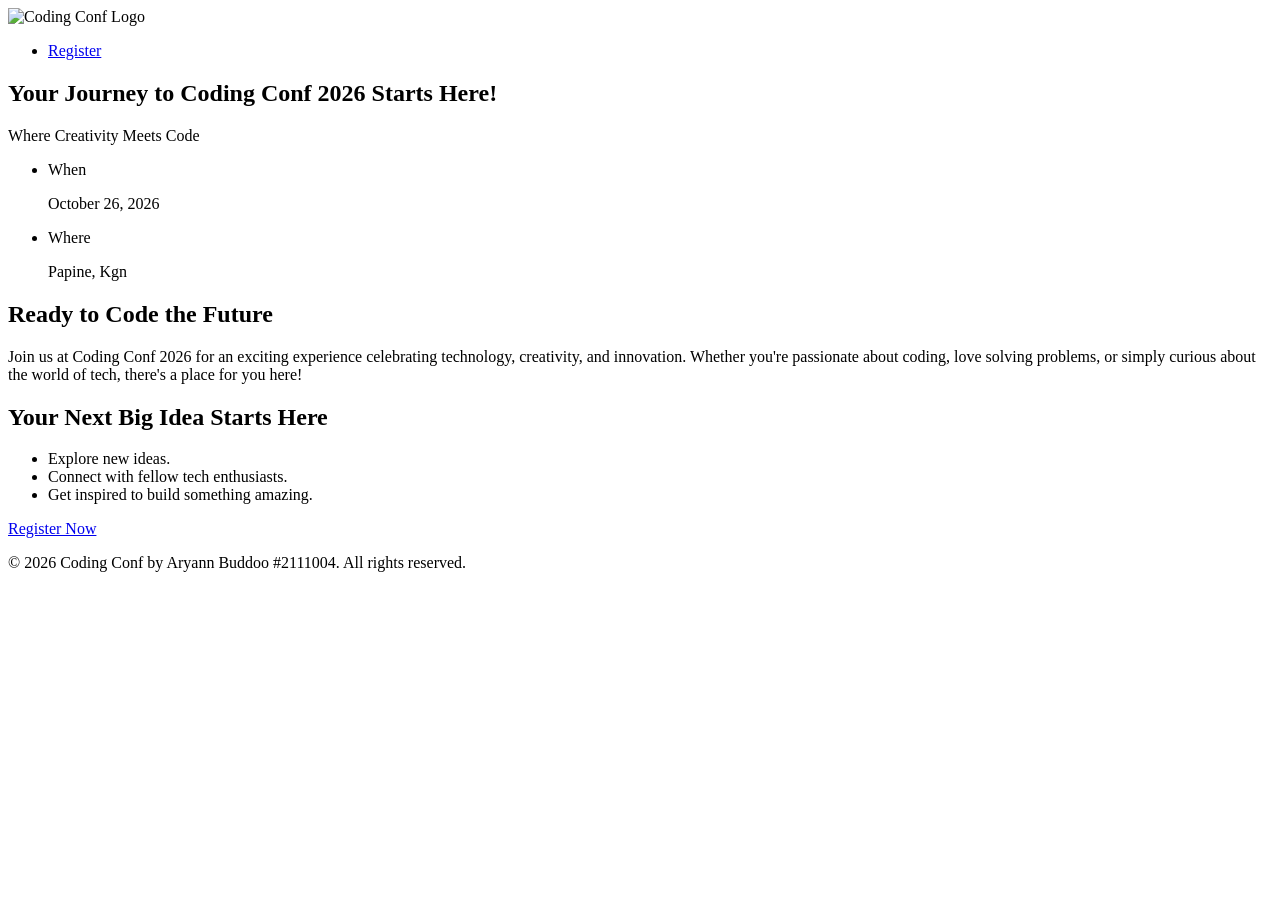
==== index.html @ 2bbec326 "Add files via upload" ====
<!DOCTYPE html>
<html lang="en">
    <head>
        <meta charset="UTF-8">
        <meta name="viewport" content="width=device-width, initial-scale=1.0">
        <title>Coding Conf | Home</title>
        <link href="https://fonts.googleapis.com/css2?family=Inconsolata:wght@400;500;700;800&display=swap" rel="stylesheet">
        <link rel="stylesheet" href="../css/style.css">
        <link rel="icon" href="../assets/images/logo-mark.svg" type="image/svg">
    </head>
    <body>
        <header>
            <img src="../assets/images/logo-full.svg" alt="Coding Conf Logo">
            <nav>
                <ul>
                    <li><a href="login.html">Register</a></li>
                </ul>
            </nav>
        </header>
        <main>
            <section class="event">
                <h1>Your Journey to <span class="highlight">Coding Conf 2026</span> Starts Here!</h1>
                <p>Where Creativity Meets Code</p>
                <ul class="event_details">
                    <li class="info_card">
                        <p class="card_label">When</p>
                        <p class="card_value"><time datetime="2026-10-26">October 26, 2026</time></p> 
                    </li>
                    <li class="info_card">
                        <p class="card_label">Where</p> 
                        <p class="card_value">Papine, Kgn</p>
                    </li>
                </ul>
                
            </section>
            <section>
                <h2>Ready to Code the Future</h2>
                <p>Join us at Coding Conf 2026 for an exciting experience celebrating
                    technology, creativity, and innovation. Whether you're passionate
                    about coding, love solving problems, or simply curious about the
                    world of tech, there's a place for you here!</p>
            </section>
            <section>
                <h2>Your Next Big Idea Starts Here</h2>    
                <ul class="gains">
                    <li>Explore new ideas.</li>
                    <li>Connect with fellow tech enthusiasts.</li>
                    <li>Get inspired to build something amazing.</li>
                </ul>
                <a class="press" href="login.html">Register Now</a>
            </section>
        </main>
        <footer>
            <p>&copy; 2026 Coding Conf by Aryann Buddoo #2111004. All rights reserved.</p>
        </footer>
    </body> 
</html>
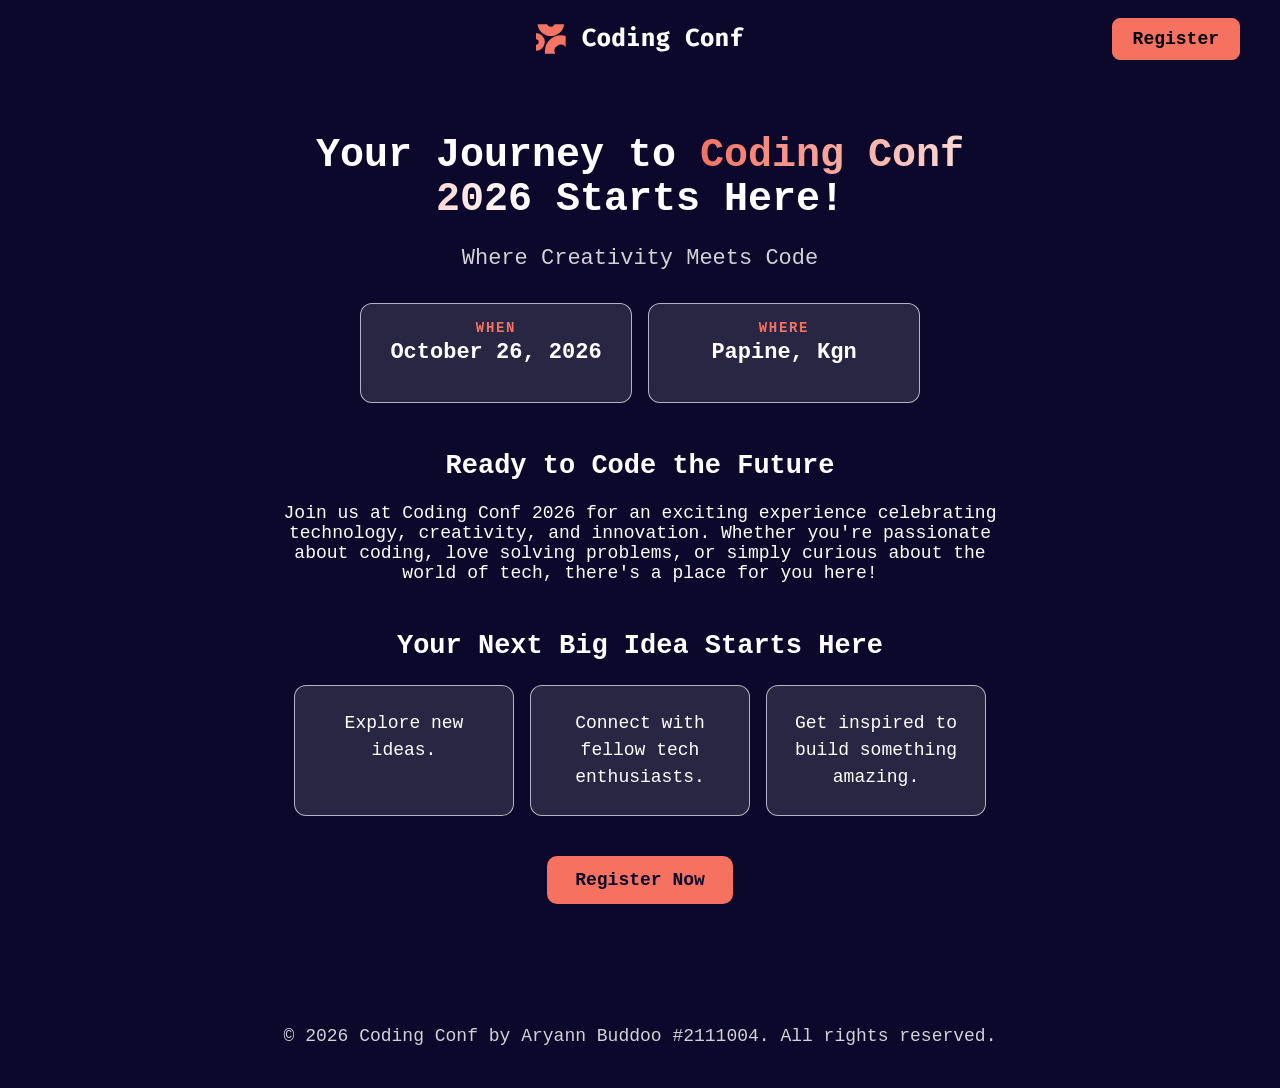
==== commit b5e091fd: "Fix file paths in index.html Updated file paths for styles and images to be relative to the current " ====
--- a/index.html
+++ b/index.html
@@ -5,12 +5,12 @@
         <meta name="viewport" content="width=device-width, initial-scale=1.0">
         <title>Coding Conf | Home</title>
         <link href="https://fonts.googleapis.com/css2?family=Inconsolata:wght@400;500;700;800&display=swap" rel="stylesheet">
-        <link rel="stylesheet" href="../css/style.css">
-        <link rel="icon" href="../assets/images/logo-mark.svg" type="image/svg">
+        <link rel="stylesheet" href="style.css">
+        <link rel="icon" href="logo-mark.svg" type="image/svg">
     </head>
     <body>
         <header>
-            <img src="../assets/images/logo-full.svg" alt="Coding Conf Logo">
+            <img src="logo-full.svg" alt="Coding Conf Logo">
             <nav>
                 <ul>
                     <li><a href="login.html">Register</a></li>
--- a/style.css
+++ b/style.css
@@ -0,0 +1,491 @@
+:root {
+    --neutral-0: rgb(255, 255, 255);
+    --neutral-300: rgb(210, 209, 214);
+    --neutral-500: rgb(135, 132, 164);
+    --neutral-700: rgb(75, 72, 106);
+    --neutral-900: rgb(12, 8, 43);
+    --orange-500: rgb(245, 114, 97);
+    --orange-700: rgb(225, 97, 81);
+    --gradient-text: linear-gradient(to right, rgb(245, 114, 97), rgb(255, 255, 255));
+    --bg-main: url("../assets/images/background-mobile.png");
+    --squiggle-bottom: url("../assets/images/pattern-squiggly-line-bottom-mobile-tablet.svg");
+}
+
+* {
+    box-sizing:border-box;
+}
+
+body {
+    margin: 0;
+    min-height: 100vh;
+    font-family: 'Inconsolata', 'Courier New', monospace;
+    font-size: 18px;
+    color: var(--neutral-0);
+    background-color: var(--neutral-900);
+
+
+    background-image:
+        url("../assets/images/pattern-squiggly-line-top.svg"),
+        var(--squiggle-bottom), 
+        url("../assets/images/pattern-circle.svg"),
+        url("../assets/images/pattern-circle.svg"),
+        url("../assets/images/pattern-lines.svg"),
+        var(--bg-main);
+    background-repeat: no-repeat;
+    background-position: right top, left bottom, left top, right 15% top 50%, center top, center;
+    background-size: 192px auto, 256px auto, 128px auto, 128px auto, cover, cover;
+}
+
+header {
+    position: relative;
+    display: flex;
+    justify-content:center;
+    align-items: center;
+    gap: 16px;
+    padding: 24px;
+}
+
+header img {
+    height: 30px;
+    width: auto;
+    display: block;
+}
+
+nav ul {
+    display: flex;
+    gap: 24px;
+    margin:auto;
+    padding: 0;
+    list-style: none;
+}
+
+header nav {
+    position: absolute;
+    right: 40px;
+    top: 50%;
+    transform: translateY(-50%);
+}
+
+nav a {
+    color: black;
+    background-color: var(--orange-500);
+    padding: 10px 20px;
+    border: 1px solid var(--orange-500);
+    border-radius: 8px;
+    text-decoration: none;
+    display: inline-block;
+    font-weight: 700;
+}
+
+nav a:hover {
+    background-color: var(--orange-700);
+    border-color: var(--orange-700);
+}
+
+main {
+    max-width: 800px;
+    margin: 0 auto;
+    padding: 32px 24px;
+    text-align: center;
+}
+
+section {
+    margin-bottom: 48px;
+}
+
+h1 {
+    font-size: 40px;
+    line-height: 1.1;
+    max-width: 750px;
+    margin: 24px auto;
+}
+
+.event > p {
+    font-size: 22px;
+    color: var(--neutral-300);
+    margin: 20px 0 32px;
+}
+
+.event_details {
+    display: flex;
+    justify-content: center;
+    align-items: justify; 
+    gap: 16px;
+    margin: 32px auto 0;
+    padding: 0; 
+    list-style: none;
+
+}
+
+main li {
+    margin-bottom: 0.5rem;
+}
+
+.highlight {
+    background: var(--gradient-text);
+    background-clip: text;
+    -webkit-background-clip: text;
+    color: transparent
+}
+
+.info_card {
+    flex: 1 1 0;
+    max-width: 272px;
+    min-height: 100px;
+    margin: 0;
+    padding: 16px 20px;
+    border: 1px solid rgba(255,255,255,0.65);
+    border-radius: 12px;
+    background: rgba(255,255,255,0.12);
+    text-align: center;
+}
+
+body:has(.event) .card_label {
+    margin: 0 0 2px;
+    color: var(--orange-500);
+    font-size: 14px;
+    font-weight: 800;
+    letter-spacing: 0.12em;
+    text-transform: uppercase;
+} 
+
+body:has(.event) .card_value {
+    margin: 0;
+    color: var(--neutral-0);
+    font-size: 22px;
+    font-weight: 700;
+    line-height: 1.35;
+}
+
+.gains {
+    display: flex;
+    justify-content: center;
+    gap: 16px;
+    padding: 0;
+    margin: 24px 0;
+    list-style: none;
+}
+
+.gains li {
+    flex: 1;
+    max-width: 220px;
+    padding: 24px 16px;
+    margin: 0;
+    background: rgba(255, 255, 255, 0.12);
+    border: 1px solid rgba(255, 255, 255, 0.65);
+    border-radius: 12px;
+    line-height: 1.5;
+}
+
+.press {
+    display: inline-block;
+    background-color: var(--orange-500);
+    color: var(--neutral-900);
+    padding: 14px 28px;
+    border-radius: 10px;
+    text-decoration: none;
+    font-weight: 700;
+    margin-top: 16px;
+}
+
+.press:is(:hover, :focus) {
+    background-color: var(--orange-700);
+    outline: 3px solid var(--neutral-0);
+}
+
+footer {
+    padding: 1.5rem;
+    text-align: center;
+    color: var(--neutral-300);
+}
+
+.event_form > p {
+    font-size: 22px;
+    color: var(--neutral-300);
+    margin: 20px 0 32px;
+}
+
+form {
+    max-width: 28rem;
+    margin: 2rem auto 0;
+    text-align: left;
+}
+
+.registration_form .form_info{
+    margin-bottom: 32px;
+}
+
+label {
+    display: block;
+    margin-bottom: 0.5rem;
+}
+
+input:not([type="file"]) {
+    width: 100%;
+    padding: 15px;
+    background-color: rgba(255, 255, 255, 0.1);
+    border: 1px solid var(--neutral-500);
+    border-radius: 12px;
+    color: var(--neutral-0);
+    font-family: inherit;
+    font-size: 1rem;
+}
+
+input[type="file"] {
+    width: 100%;
+    padding: 0;
+    background-color: transparent;
+    border: none;
+    color: var(--neutral-300);
+    font-family: inherit;
+    cursor: pointer;
+    font-size: 0;
+}
+
+
+input[type="file"]::file-selector-button {
+    display: none;
+}
+
+.upload_area {
+    display: flex;
+    flex-direction: column;
+    align-items: center;
+    gap: 12px;
+    padding: 24px;
+    background-color: rgba(255, 255, 255, 0.1);
+    border: 2px dashed var(--neutral-500);
+    border-radius: 12px;
+    cursor: pointer;
+    line-height: 1.5;
+}
+
+.upload_area:hover {
+    background-color: rgba(255, 255, 255, 0.2);
+}
+
+.upload_area:has(input:focus) {
+    outline: 3px solid var(--neutral-0);
+    outline-offset: 2px;
+}
+
+.upload_area img {
+    width: 24px;
+    height: 24px;
+    object-fit: contain;
+}
+
+.field_label {
+    margin: 0 0 12px;
+    font-size: 1.125rem;
+    font-weight: 700;
+    color: var(--neutral-0);
+}
+
+input:is(:hover, :focus) {
+    background-color: rgba(255, 255, 255, 0.2);
+}
+
+input:focus {
+    outline: 3px solid var(--neutral-0);
+    outline-offset: 2px;
+}
+
+form p {
+    margin: 0.5rem 0 0;
+    font-size: 0.875rem;
+    color: var(--neutral-300);
+}
+
+form p img {
+    width: 14px;
+    height: 14px;
+    vertical-align: middle;
+    margin-right: 5px;
+}
+
+input.invalid {
+    border-color: var(--orange-500);
+}
+
+div:has(input.invalid) p {
+    color: var(--orange-500);
+}
+
+form .press {
+    width: 100%;
+    border: none;
+    font-family: inherit;
+    font-size: 1rem;
+    font-weight: 700;
+    cursor: pointer;
+}
+
+
+.ticket {
+    position: relative;
+    display: flex;
+    flex-direction: column;
+    width: 100%;
+    max-width: 600px;
+    aspect-ratio: 600 / 280;
+    margin: 3rem auto 0;
+    padding: 24px;
+    background-image: url("../assets/images/pattern-ticket.svg");
+    background-repeat: no-repeat;
+    background-size: 100% 100%;
+    text-align: left;
+}
+
+.ticket_page h1 {
+    font-size: 50px;
+    margin-bottom: 40px;
+}
+
+.ticket_page > p {
+    font-size: 25px;
+    margin-bottom: 100px;
+}
+
+.ticket_header {
+    display: flex;
+    flex-direction: column;
+    align-items: flex-start;
+    gap: 8px;
+}
+
+.ticket_header img {
+    width: 200px;
+    height: auto;
+}
+
+.ticket_header p {
+    margin: 0;
+    color: var(--neutral-300);
+    font-size: 16px;
+}
+
+.ticket_details {
+    display: flex;
+    flex-direction: row;
+    align-items: center;
+    gap: 16px;
+    margin-top: auto;
+}
+
+#ticket-avatar {
+    display: block;
+    width: 140px;
+    height: 140px;
+    border-radius: 10px;
+    object-fit: cover;
+    flex-shrink: 0;
+}
+
+.ticket_info {
+    display: flex;
+    flex-direction: column;
+    align-items: flex-start;
+    font-size: 70px;
+}
+
+.ticket_info h2 {
+    margin: 0 0 8px;
+    font-size: 24px;
+    font-weight: 500;
+}
+
+.ticket_info p {
+    display: flex;
+    align-items: center;
+    gap: 8px;
+    margin: 0;
+    color: var(--neutral-300);
+    font-size: 16px;
+}
+
+.ticket_info p img {
+    width: 18px;
+    height: 18px;
+}
+
+#ticket-number {
+    position: absolute;
+    top: 50%;
+    right: 24px;
+    transform: translateY(-50%);
+    margin: 0;
+    writing-mode: vertical-rl;
+    color: var(--neutral-500);
+    font-size: 20px;
+}
+
+#ticket-email {
+    color: var(--orange-500);
+}
+
+#ticket-name {
+    background: var(--gradient-text);
+    background-clip: text;
+    -webkit-background-clip: text;
+    color: transparent;
+}
+
+
+@media (min-width: 768px) {
+    :root {
+        --bg-main: url("../assets/images/background-tablet.png");
+    }
+}
+
+@media (min-width: 1024px) {
+    :root {
+        --bg-main: url("../assets/images/background-desktop.png");
+        --squiggle-bottom: url("../assets/images/pattern-squiggly-line-bottom-desktop.svg");
+    }
+
+    body {
+        background-size: auto, auto, auto, auto, cover, cover;
+    }
+}
+
+@media (max-width: 480px) {
+    .ticket {
+        padding: 16px;
+    }
+
+    .ticket_header img {
+        width: 150px;
+    }
+
+    .ticket_header p {
+        font-size: 12px;
+    }
+
+    .ticket_details {
+        gap: 10px;
+    }
+
+    #ticket-avatar {
+        width: 48px;
+        height: 48px;
+    }
+
+    .ticket_info h2 {
+        font-size: 16px;
+    }
+
+    .ticket_info p {
+        font-size: 12px;
+    }
+
+    .ticket_info p img {
+        width: 14px;
+        height: 14px;
+    }
+
+    #ticket-number {
+        right: 12px;
+        font-size: 14px;
+    }
+}
